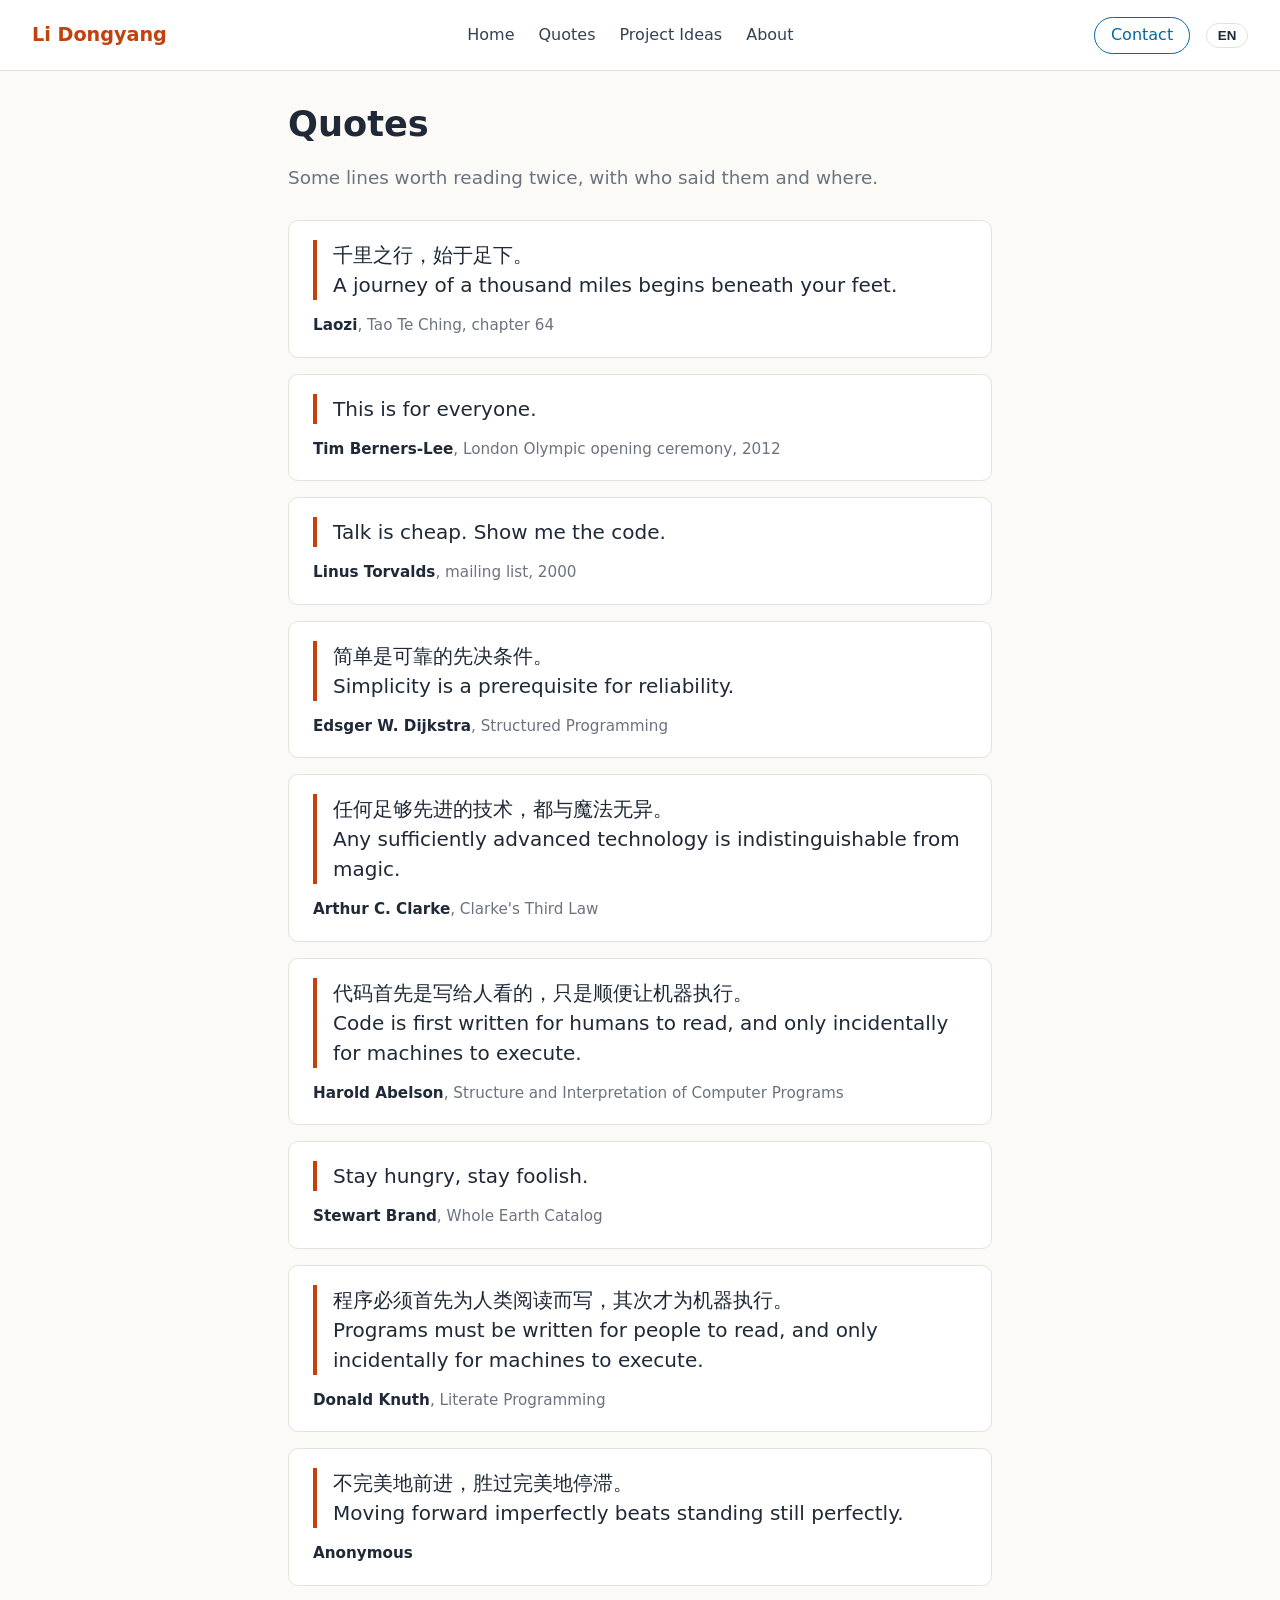
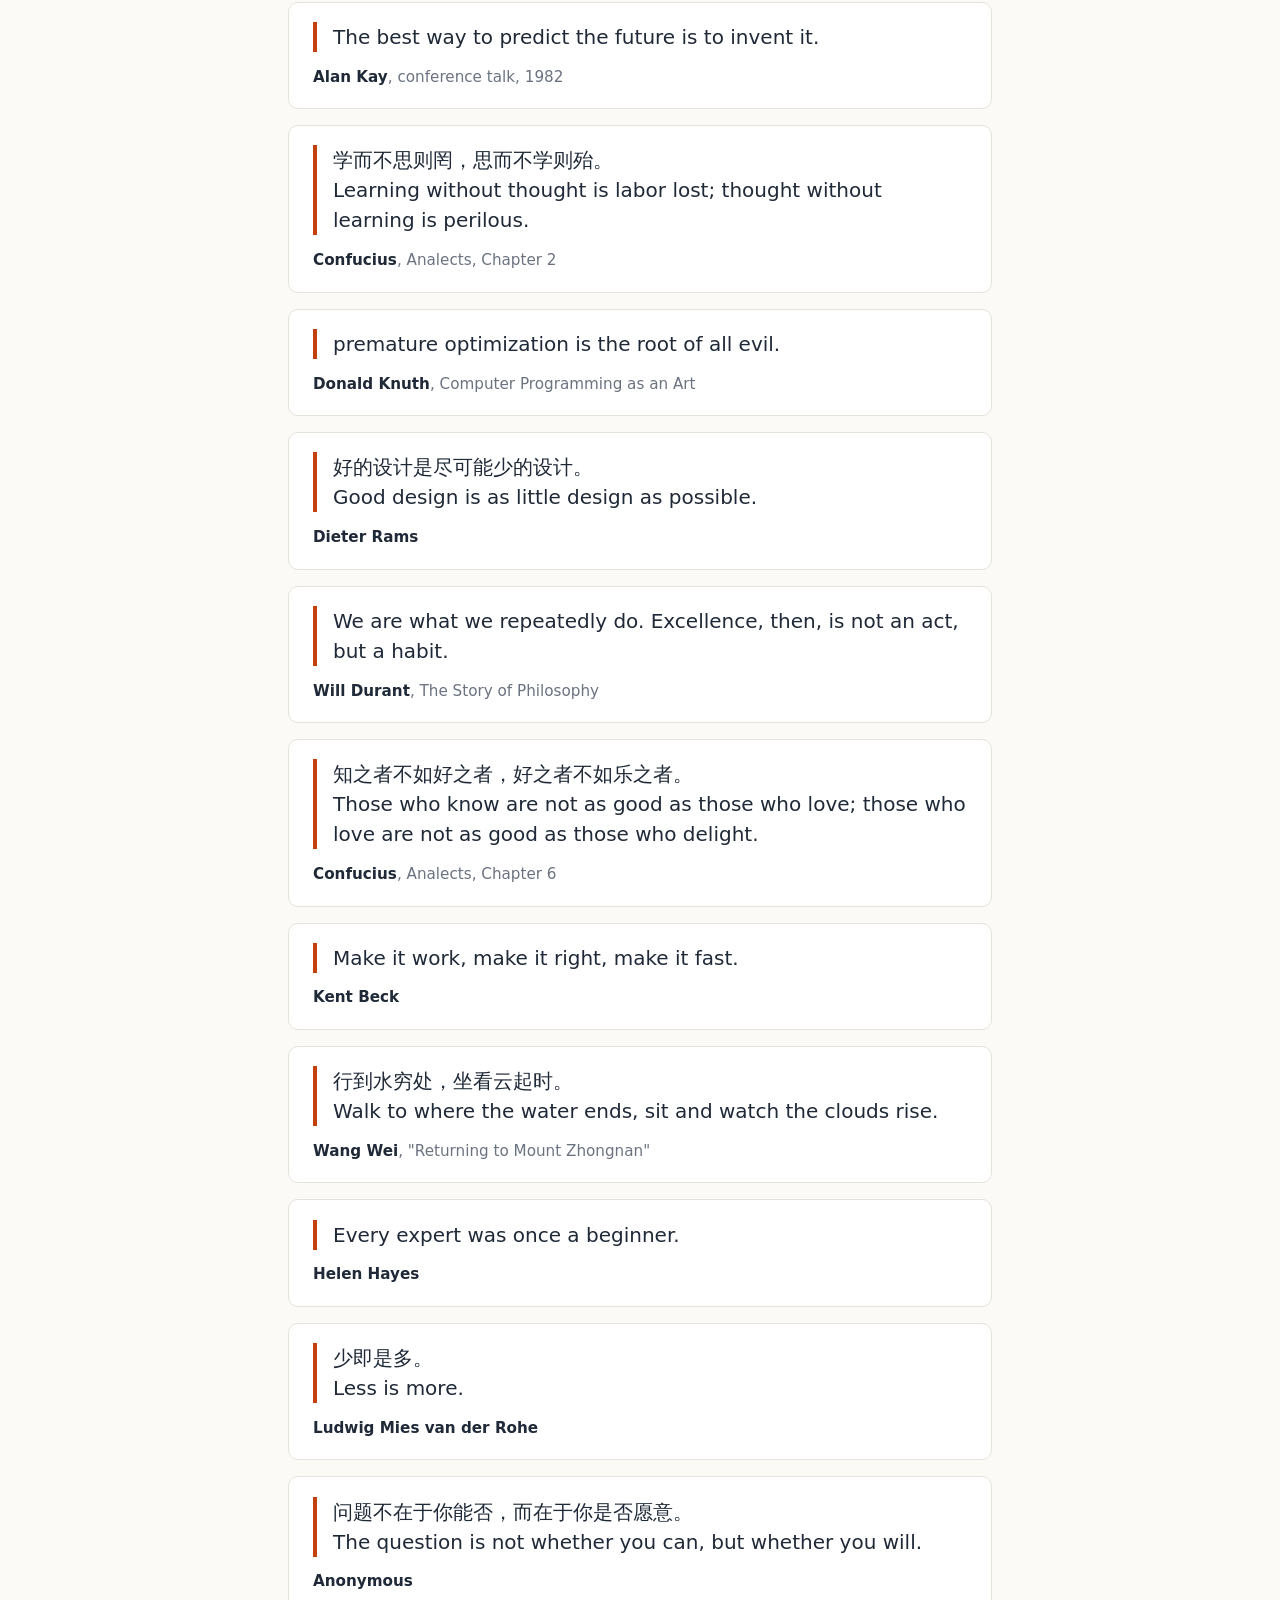
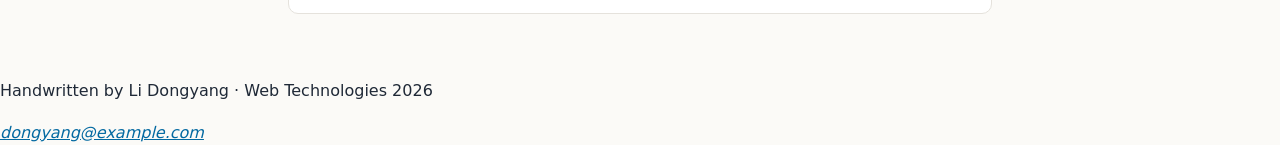
==== quotes.html @ 0ba293c3 "第一批：个人网站基础结构与四个页面" ====
<!DOCTYPE html>
<html lang="zh-CN">
<head>
  <meta charset="UTF-8">
  <meta name="viewport" content="width=device-width, initial-scale=1.0">
  <title>Quotes - Li Dongyang</title>
  <link rel="icon" href="favicon.svg" sizes="any" type="image/svg+xml">
  <link rel="apple-touch-icon" href="apple-touch-icon.png">
  <link rel="stylesheet" href="style.css">
</head>
<body>
  <header id="site-header"></header>

  <main>
    <h1 data-i18n="quotesTitle">Quotes</h1>
    <p class="lead" data-i18n="quotesLead">Some lines worth reading twice, with who said them and where.</p>

    <article class="quote">
      <blockquote>
        <p>千里之行，始于足下。</p>
        <p>A journey of a thousand miles begins beneath your feet.</p>
      </blockquote>
      <footer><cite>Laozi</cite>, <span class="source">Tao Te Ching, chapter 64</span></footer>
    </article>

    <article class="quote">
      <blockquote>
        <p>This is for everyone.</p>
      </blockquote>
      <footer><cite>Tim Berners-Lee</cite>, <span class="source">London Olympic opening ceremony, 2012</span></footer>
    </article>

    <article class="quote">
      <blockquote>
        <p>Talk is cheap. Show me the code.</p>
      </blockquote>
      <footer><cite>Linus Torvalds</cite>, <span class="source">mailing list, 2000</span></footer>
    </article>

    <article class="quote">
      <blockquote>
        <p>简单是可靠的先决条件。</p>
        <p>Simplicity is a prerequisite for reliability.</p>
      </blockquote>
      <footer><cite>Edsger W. Dijkstra</cite>, <span class="source">Structured Programming</span></footer>
    </article>

    <article class="quote">
      <blockquote>
        <p>任何足够先进的技术，都与魔法无异。</p>
        <p>Any sufficiently advanced technology is indistinguishable from magic.</p>
      </blockquote>
      <footer><cite>Arthur C. Clarke</cite>, <span class="source">Clarke's Third Law</span></footer>
    </article>

    <article class="quote">
      <blockquote>
        <p>代码首先是写给人看的，只是顺便让机器执行。</p>
        <p>Code is first written for humans to read, and only incidentally for machines to execute.</p>
      </blockquote>
      <footer><cite>Harold Abelson</cite>, <span class="source">Structure and Interpretation of Computer Programs</span></footer>
    </article>

    <article class="quote">
      <blockquote>
        <p>Stay hungry, stay foolish.</p>
      </blockquote>
      <footer><cite>Stewart Brand</cite>, <span class="source">Whole Earth Catalog</span></footer>
    </article>

    <article class="quote">
      <blockquote>
        <p>程序必须首先为人类阅读而写，其次才为机器执行。</p>
        <p>Programs must be written for people to read, and only incidentally for machines to execute.</p>
      </blockquote>
      <footer><cite>Donald Knuth</cite>, <span class="source">Literate Programming</span></footer>
    </article>

    <article class="quote">
      <blockquote>
        <p>不完美地前进，胜过完美地停滞。</p>
        <p>Moving forward imperfectly beats standing still perfectly.</p>
      </blockquote>
      <footer><cite>Anonymous</cite></footer>
    </article>

    <article class="quote">
      <blockquote>
        <p>The best way to predict the future is to invent it.</p>
      </blockquote>
      <footer><cite>Alan Kay</cite>, <span class="source">conference talk, 1982</span></footer>
    </article>

    <article class="quote">
      <blockquote>
        <p>学而不思则罔，思而不学则殆。</p>
        <p>Learning without thought is labor lost; thought without learning is perilous.</p>
      </blockquote>
      <footer><cite>Confucius</cite>, <span class="source">Analects, Chapter 2</span></footer>
    </article>

    <article class="quote">
      <blockquote>
        <p> premature optimization is the root of all evil.</p>
      </blockquote>
      <footer><cite>Donald Knuth</cite>, <span class="source">Computer Programming as an Art</span></footer>
    </article>

    <article class="quote">
      <blockquote>
        <p>好的设计是尽可能少的设计。</p>
        <p>Good design is as little design as possible.</p>
      </blockquote>
      <footer><cite>Dieter Rams</cite></footer>
    </article>

    <article class="quote">
      <blockquote>
        <p>We are what we repeatedly do. Excellence, then, is not an act, but a habit.</p>
      </blockquote>
      <footer><cite>Will Durant</cite>, <span class="source">The Story of Philosophy</span></footer>
    </article>

    <article class="quote">
      <blockquote>
        <p>知之者不如好之者，好之者不如乐之者。</p>
        <p>Those who know are not as good as those who love; those who love are not as good as those who delight.</p>
      </blockquote>
      <footer><cite>Confucius</cite>, <span class="source">Analects, Chapter 6</span></footer>
    </article>

    <article class="quote">
      <blockquote>
        <p>Make it work, make it right, make it fast.</p>
      </blockquote>
      <footer><cite>Kent Beck</cite></footer>
    </article>

    <article class="quote">
      <blockquote>
        <p>行到水穷处，坐看云起时。</p>
        <p>Walk to where the water ends, sit and watch the clouds rise.</p>
      </blockquote>
      <footer><cite>Wang Wei</cite>, <span class="source">"Returning to Mount Zhongnan"</span></footer>
    </article>

    <article class="quote">
      <blockquote>
        <p>Every expert was once a beginner.</p>
      </blockquote>
      <footer><cite>Helen Hayes</cite></footer>
    </article>

    <article class="quote">
      <blockquote>
        <p>少即是多。</p>
        <p>Less is more.</p>
      </blockquote>
      <footer><cite>Ludwig Mies van der Rohe</cite></footer>
    </article>

    <article class="quote">
      <blockquote>
        <p>问题不在于你能否，而在于你是否愿意。</p>
        <p>The question is not whether you can, but whether you will.</p>
      </blockquote>
      <footer><cite>Anonymous</cite></footer>
    </article>
  </main>

  <footer id="site-footer"></footer>
  <script src="nav.js"></script>
</body>
</html>
---- style.css ----
/* style.css —— 一个文件，控制整个网站的样式 */

/* 1. 基础设置 */
:root {
  --ink: #1f2937;
  --paper: #fbfaf7;
  --dim: #6b7280;
  --accent: #c2410c;
  --accent2: #0369a1;
  --line: #e5e2dc;
}

* {
  box-sizing: border-box;
}

body {
  margin: 0;
  font-family: system-ui, -apple-system, BlinkMacSystemFont, "Segoe UI", sans-serif;
  line-height: 1.6;
  color: var(--ink);
  background: var(--paper);
}

img {
  max-width: 100%;
  height: auto;
}

a {
  color: var(--accent2);
}

a:hover {
  color: var(--accent);
}

/* 2. 导航栏 */
nav {
  display: flex;
  align-items: center;
  gap: 1rem;
  padding: 1rem 2rem;
  border-bottom: 1px solid var(--line);
  background: #fff;
}

nav .logo {
  font-weight: 800;
  font-size: 1.2rem;
  color: var(--accent);
  text-decoration: none;
}

nav .links {
  display: flex;
  gap: 1.5rem;
  margin: 0 auto;
  padding: 0;
  list-style: none;
}

nav .links a {
  color: #334155;
  text-decoration: none;
  font-weight: 500;
}

nav .links a:hover,
nav .links a[aria-current="page"] {
  color: var(--accent);
}

nav .action {
  border: 1.5px solid var(--accent2);
  color: var(--accent2);
  border-radius: 99px;
  padding: 0.3em 1em;
  text-decoration: none;
  font-weight: 500;
}

nav .action:hover {
  background: var(--accent2);
  color: #fff;
}

.lang-toggle {
  border: 1.5px solid var(--line);
  background: #fff;
  color: var(--ink);
  border-radius: 99px;
  padding: 0.3em 0.8em;
  font-weight: 600;
  cursor: pointer;
}

.lang-toggle:hover {
  background: var(--paper);
}

/* 3. 主体内容 */
main {
  max-width: 48rem;
  margin: 0 auto;
  padding: 2rem;
}

h1 {
  font-size: 2.2rem;
  margin: 0 0 0.5em;
  line-height: 1.2;
}

h2 {
  font-size: 1.5rem;
  margin: 1.8em 0 0.6em;
  color: var(--accent);
}

p.lead {
  font-size: 1.15rem;
  color: var(--dim);
  margin: 0 0 1.5em;
}

/* 4. 首页 hero 区域 */
.hero {
  background: linear-gradient(135deg, #fdba74 0%, #c2410c 55%, #7c2d12 100%);
  color: #fff;
  border-radius: 12px;
  padding: 3rem 2rem;
  margin-bottom: 2rem;
  text-align: center;
}

.hero h1 {
  font-size: 3rem;
  margin: 0 0 0.3em;
}

.hero p {
  font-size: 1.2rem;
  margin: 0 auto 1.2em;
  max-width: 28rem;
}

.hero-links {
  display: flex;
  flex-wrap: wrap;
  gap: 0.75rem;
  justify-content: center;
}

.btn {
  display: inline-block;
  background: #fff;
  color: var(--accent);
  padding: 0.6em 1.2em;
  border-radius: 99px;
  text-decoration: none;
  font-weight: 600;
}

.btn:hover {
  background: #fff7ed;
  color: var(--accent);
}

.btn-secondary {
  background: rgba(255, 255, 255, 0.2);
  color: #fff;
}

.btn-secondary:hover {
  background: rgba(255, 255, 255, 0.35);
  color: #fff;
}

/* 5. 名言卡片 */
.quote {
  border: 1px solid var(--line);
  border-radius: 10px;
  padding: 1.2rem 1.5rem;
  margin: 1rem 0;
  background: #fff;
}

.quote blockquote {
  margin: 0 0 0.8em;
  padding-left: 1rem;
  border-left: 4px solid var(--accent);
}

.quote blockquote p {
  margin: 0;
  font-size: 1.25rem;
  line-height: 1.5;
}

.quote footer {
  color: var(--dim);
  font-size: 0.95rem;
}

.quote cite {
  font-style: normal;
  font-weight: 600;
  color: var(--ink);
}

/* 6. 列表 */
ul, ol, dl {
  padding-left: 1.2em;
}

li {
  margin: 0.4em 0;
}

dt {
  font-weight: 700;
  margin-top: 0.8em;
  color: var(--ink);
}

dd {
  margin-left: 0;
  color: var(--dim);
}

/* 7. 页脚 */
footer.site-footer {
  border-top: 1px solid var(--line);
  padding: 1.5rem 2rem;
  text-align: center;
  color: var(--dim);
  font-size: 0.95rem;
  background: #fff;
}

footer.site-footer address {
  font-style: normal;
  margin-top: 0.3em;
}

/* 8. 响应式 */
@media (max-width: 600px) {
  nav {
    flex-wrap: wrap;
    padding: 1rem;
  }

  nav .links {
    order: 3;
    width: 100%;
    justify-content: center;
    margin-top: 0.5rem;
    gap: 1rem;
  }

  main {
    padding: 1.2rem;
  }

  .hero {
    padding: 2rem 1.2rem;
  }

  .hero h1 {
    font-size: 2.2rem;
  }
}
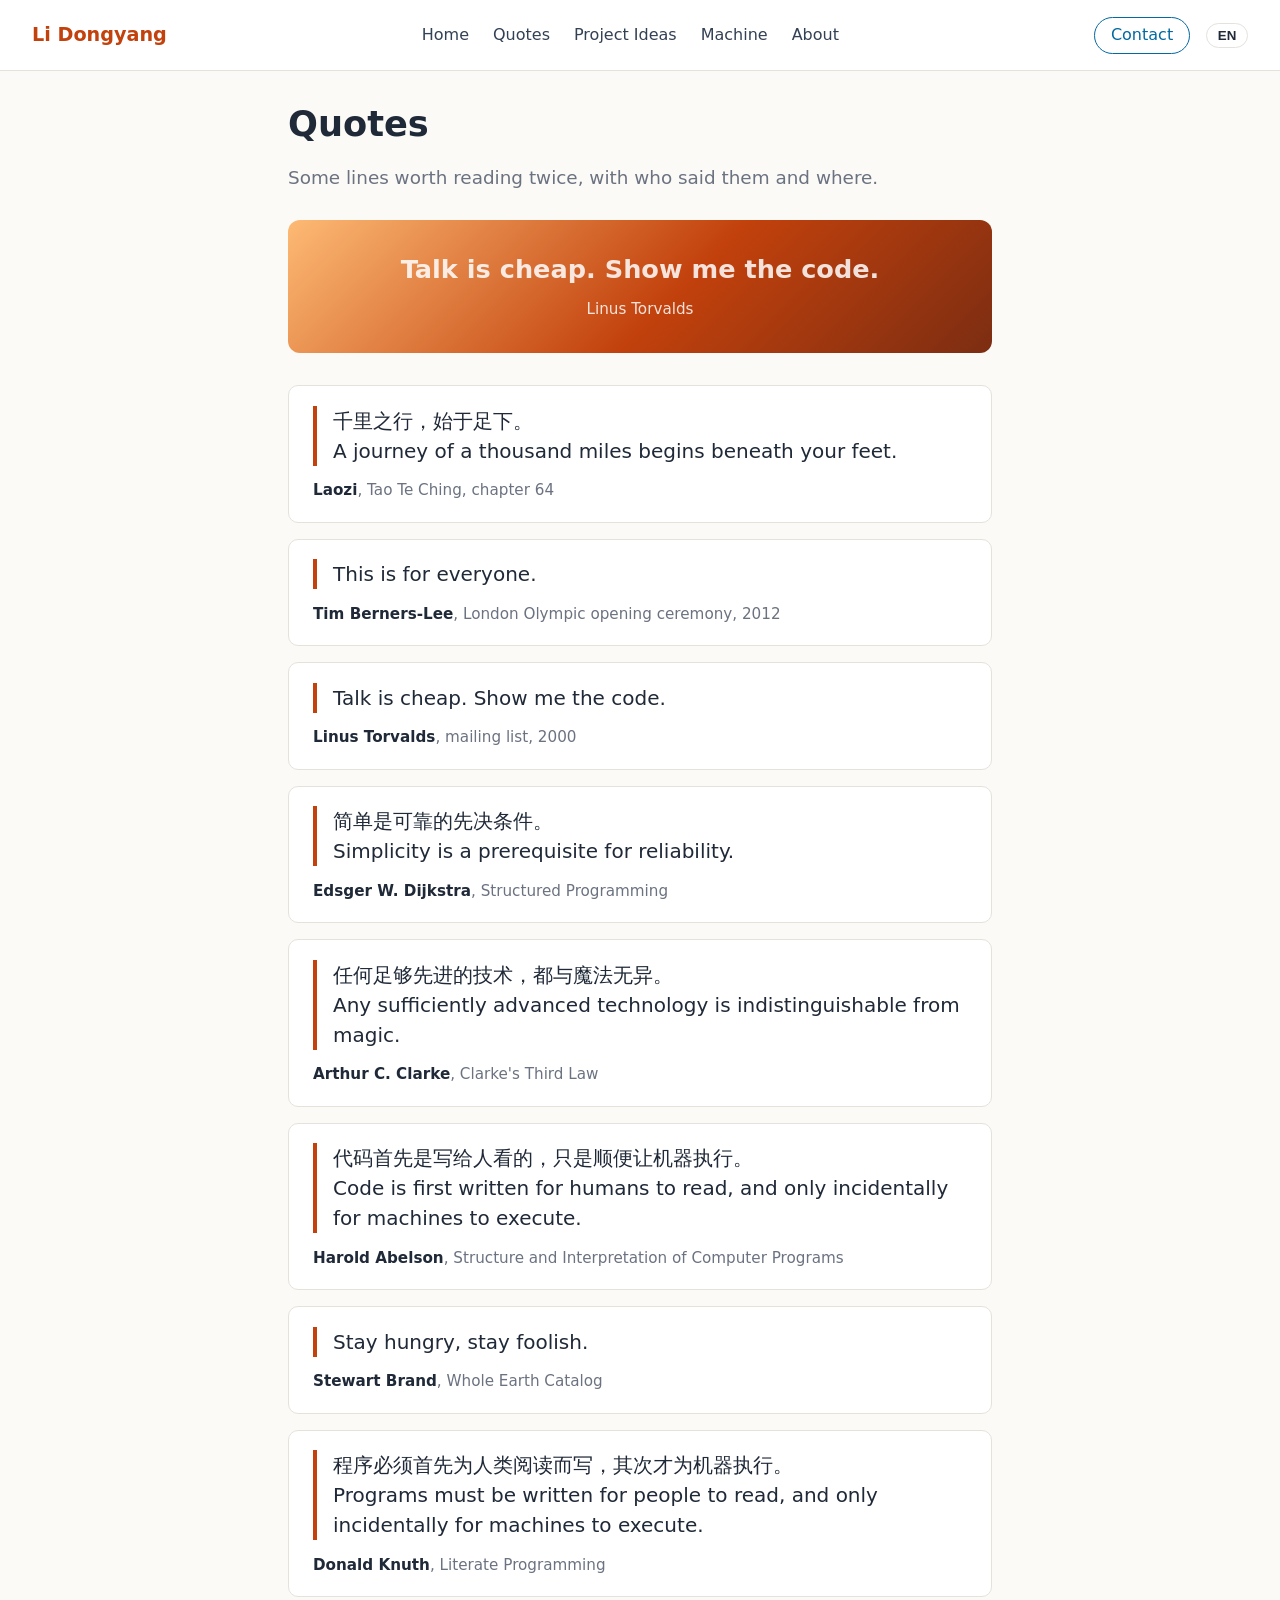
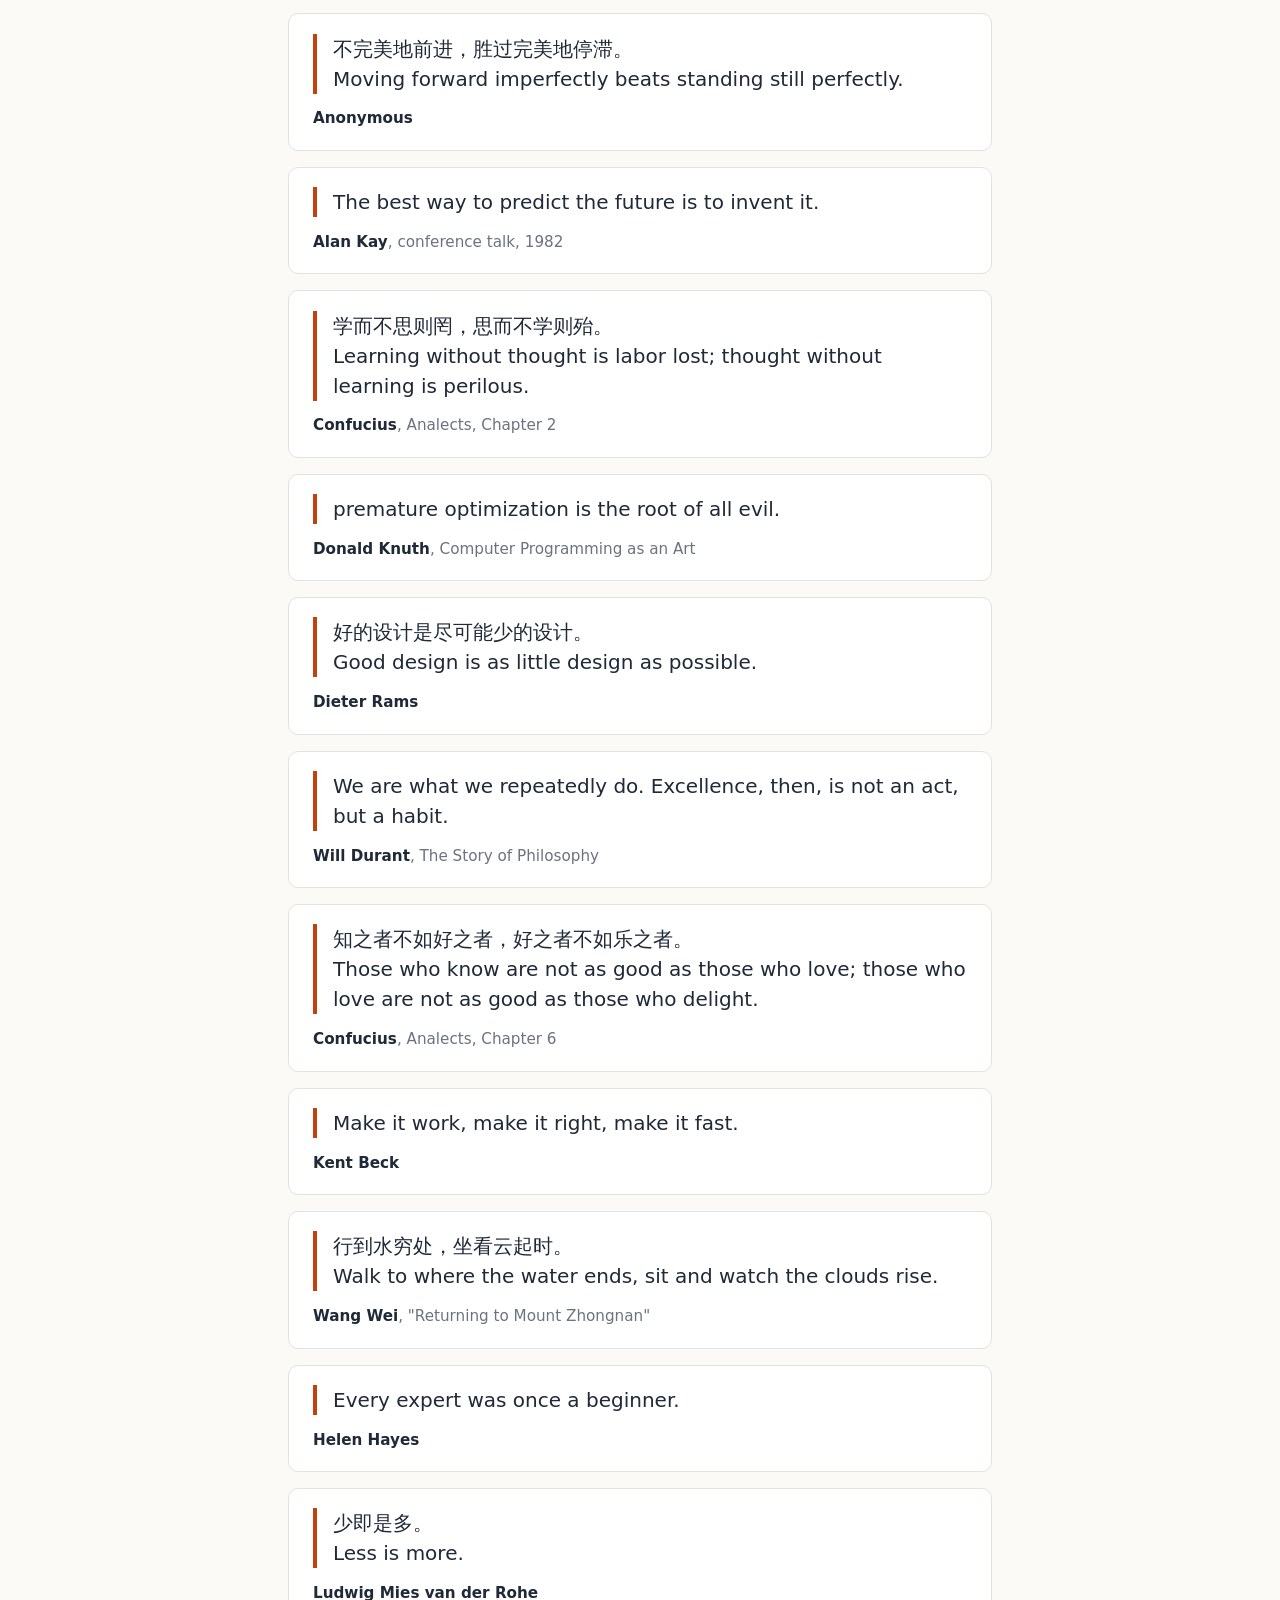
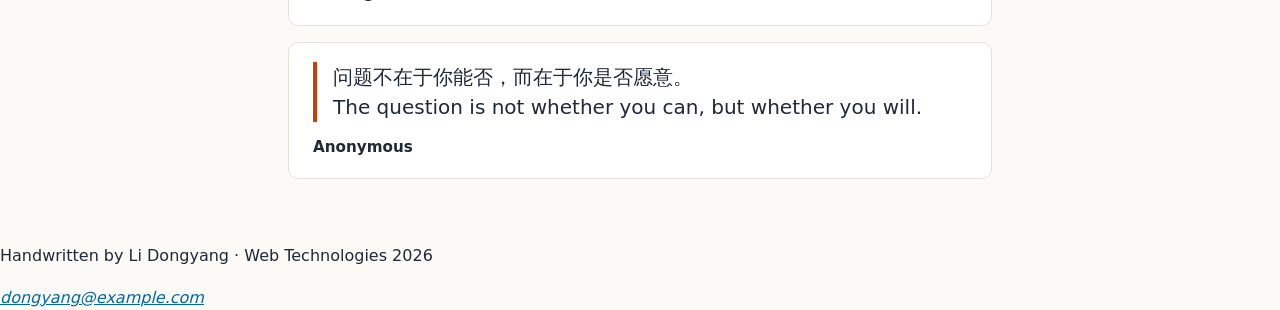
==== commit 14c2fd3a: "第二批：添加随机名言 hero 和无用机器页面" ====
--- a/quotes.html
+++ b/quotes.html
@@ -14,6 +14,13 @@
   <main>
     <h1 data-i18n="quotesTitle">Quotes</h1>
     <p class="lead" data-i18n="quotesLead">Some lines worth reading twice, with who said them and where.</p>
+
+    <section class="quote-hero" id="quote-hero" aria-label="Random quote">
+      <blockquote id="random-quote-text">
+        <p>千里之行，始于足下。</p>
+      </blockquote>
+      <p id="random-quote-author">Laozi · Tao Te Ching</p>
+    </section>
 
     <article class="quote">
       <blockquote>
--- a/style.css
+++ b/style.css
@@ -178,6 +178,32 @@
 }
 
 /* 5. 名言卡片 */
+.quote-hero {
+  background: linear-gradient(135deg, #fdba74 0%, #c2410c 55%, #7c2d12 100%);
+  color: #fff;
+  border-radius: 12px;
+  padding: 2rem;
+  margin: 1.5rem 0 2rem;
+  text-align: center;
+}
+
+.quote-hero blockquote {
+  margin: 0;
+}
+
+.quote-hero blockquote p {
+  margin: 0;
+  font-size: 1.6rem;
+  line-height: 1.4;
+  font-weight: 600;
+}
+
+.quote-hero p {
+  margin: 0.6em 0 0;
+  color: rgba(255,255,255,0.85);
+  font-size: 0.95rem;
+}
+
 .quote {
   border: 1px solid var(--line);
   border-radius: 10px;
@@ -230,6 +256,39 @@
 }
 
 /* 7. 页脚 */
+.machine-box {
+  border: 2px solid var(--ink);
+  border-radius: 12px;
+  padding: 2rem;
+  margin: 2rem 0;
+  text-align: center;
+  background: #fff;
+}
+
+.machine-display {
+  font-size: 4rem;
+  font-weight: 800;
+  color: var(--accent);
+  font-family: ui-monospace, Menlo, monospace;
+  margin: 0.5rem 0;
+}
+
+.machine-label {
+  color: var(--dim);
+  margin: 0 0 1.5rem;
+}
+
+.machine-controls {
+  display: flex;
+  gap: 0.75rem;
+  justify-content: center;
+}
+
+.machine-controls .btn:disabled {
+  opacity: 0.6;
+  cursor: not-allowed;
+}
+
 footer.site-footer {
   border-top: 1px solid var(--line);
   padding: 1.5rem 2rem;
